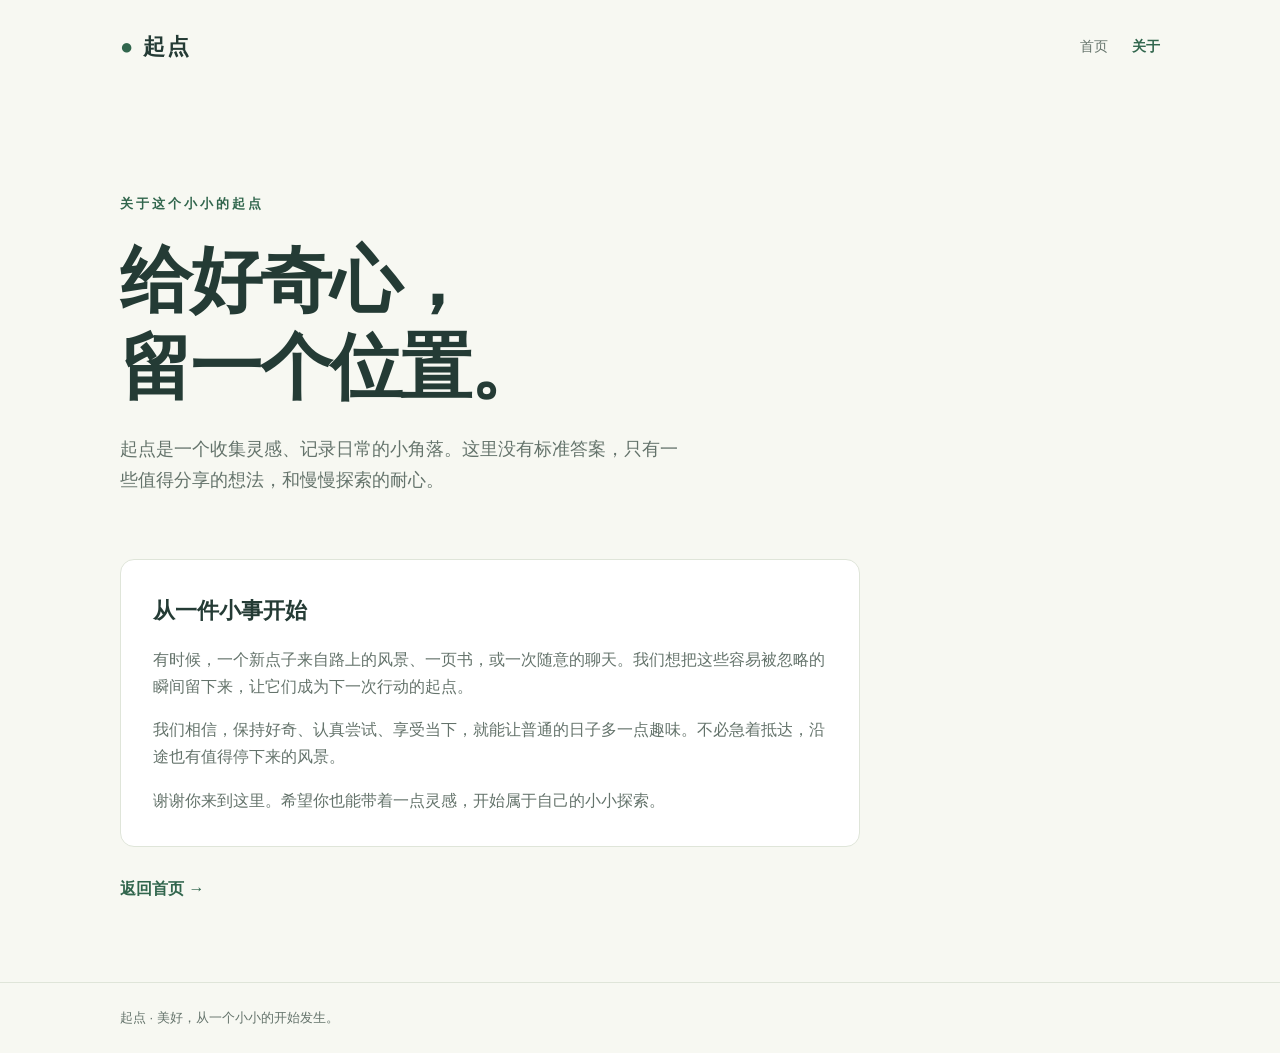
==== about.html @ dd4dd3ff "feat(about): 添加关于页面及首页导航入口" ====
<!DOCTYPE html>
<html lang="zh-CN">
  <head>
    <meta charset="UTF-8" />
    <meta name="viewport" content="width=device-width, initial-scale=1.0" />
    <meta name="description" content="关于起点：留一点空间给灵感，让小小的想法慢慢成为日常。" />
    <title>关于 · 起点</title>
    <style>
      :root { color-scheme: light; --ink: #243b35; --muted: #64736b; --green: #31664d; }
      * { box-sizing: border-box; }
      body { margin: 0; background: #f7f8f2; color: var(--ink); font-family: -apple-system, BlinkMacSystemFont, "Segoe UI", "PingFang SC", "Microsoft YaHei", sans-serif; line-height: 1.7; }
      .container { width: min(100% - 48px, 1040px); margin-inline: auto; }
      header { display: flex; align-items: center; justify-content: space-between; padding-block: 28px; }
      .brand { color: var(--ink); font-size: 22px; font-weight: 750; text-decoration: none; letter-spacing: 2px; }
      .brand span { color: var(--green); }
      nav { display: flex; align-items: center; gap: 24px; }
      nav a { color: var(--muted); text-decoration: none; font-size: 14px; }
      nav a[aria-current="page"] { color: var(--green); font-weight: 650; }
      a:focus-visible { outline: 3px solid var(--green); outline-offset: 5px; }
      .hero { padding: 100px 0 64px; max-width: 740px; }
      .eyebrow { margin: 0 0 22px; color: var(--green); font-size: 13px; font-weight: 650; letter-spacing: 3px; }
      h1 { margin: 0 0 24px; font-size: clamp(40px, 7vw, 72px); line-height: 1.2; letter-spacing: -2px; }
      .intro { max-width: 560px; margin: 0; color: var(--muted); font-size: 18px; }
      .story { max-width: 740px; padding-bottom: 80px; }
      .card { padding: 32px; border: 1px solid #dfe5d9; border-radius: 14px; background: #fff; }
      h2 { margin: 0 0 16px; font-size: 22px; }
      .card p { margin: 0 0 16px; color: var(--muted); }
      .card p:last-child { margin-bottom: 0; }
      .back { display: inline-block; margin-top: 28px; color: var(--green); text-decoration: none; font-weight: 600; }
      .back:hover { text-decoration: underline; }
      footer { padding: 24px 0; border-top: 1px solid #dfe5d9; color: var(--muted); font-size: 13px; }
      @media (max-width: 640px) {
        .container { width: calc(100% - 40px); }
        .hero { padding: 64px 0 40px; }
        h1 { letter-spacing: -1px; }
        .card { padding: 24px; }
        .story { padding-bottom: 48px; }
      }
    </style>
  </head>
  <body>
    <header class="container">
      <a class="brand" href="./index.html" aria-label="起点首页"><span>●</span> 起点</a>
      <nav aria-label="主导航"><a href="./index.html">首页</a><a href="./about.html" aria-current="page">关于</a></nav>
    </header>
    <main class="container">
      <section class="hero" aria-labelledby="about-title">
        <p class="eyebrow">关于这个小小的起点</p>
        <h1 id="about-title">给好奇心，<br />留一个位置。</h1>
        <p class="intro">起点是一个收集灵感、记录日常的小角落。这里没有标准答案，只有一些值得分享的想法，和慢慢探索的耐心。</p>
      </section>
      <section class="story" aria-labelledby="story-title">
        <div class="card">
          <h2 id="story-title">从一件小事开始</h2>
          <p>有时候，一个新点子来自路上的风景、一页书，或一次随意的聊天。我们想把这些容易被忽略的瞬间留下来，让它们成为下一次行动的起点。</p>
          <p>我们相信，保持好奇、认真尝试、享受当下，就能让普通的日子多一点趣味。不必急着抵达，沿途也有值得停下来的风景。</p>
          <p>谢谢你来到这里。希望你也能带着一点灵感，开始属于自己的小小探索。</p>
        </div>
        <a class="back" href="./index.html">返回首页 <span aria-hidden="true">→</span></a>
      </section>
    </main>
    <footer><div class="container">起点 · 美好，从一个小小的开始发生。</div></footer>
  </body>
</html>
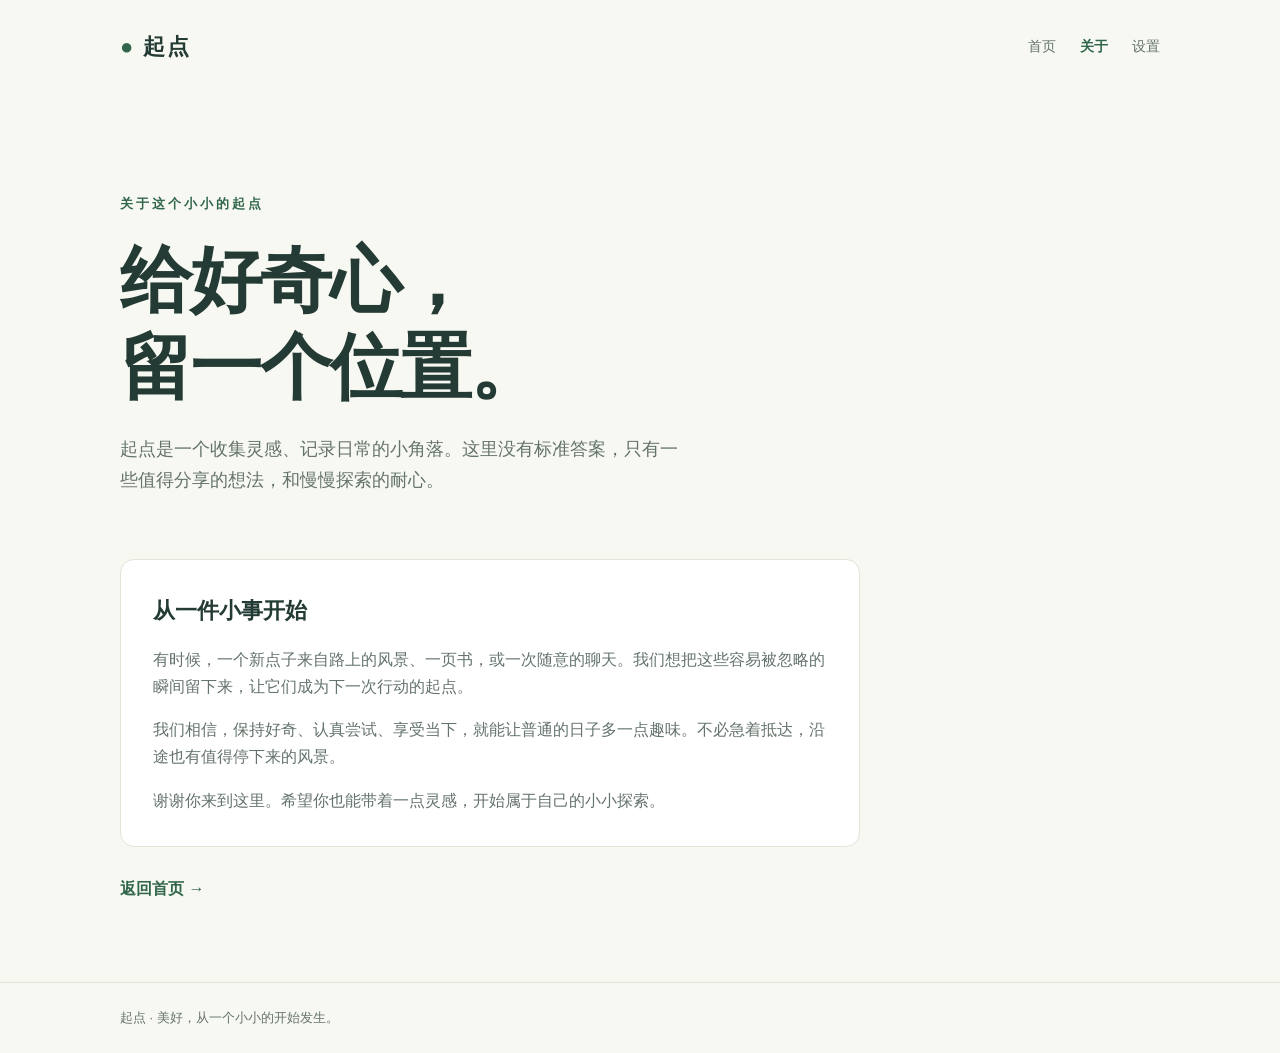
==== commit a66814a5: "feat(settings): 添加设置页面并支持主题与字号偏好保存 新增设置导航入口，支持浅色、深色、跟随系统及标准和大号字号。 将偏好保存在当前浏览器并应用于全站，提供恢复默认和存储异常提示。" ====
--- a/about.html
+++ b/about.html
@@ -37,11 +37,13 @@
         .story { padding-bottom: 48px; }
       }
     </style>
+    <link rel="stylesheet" href="./preferences.css" />
+    <script src="./preferences.js"></script>
   </head>
   <body>
     <header class="container">
       <a class="brand" href="./index.html" aria-label="起点首页"><span>●</span> 起点</a>
-      <nav aria-label="主导航"><a href="./index.html">首页</a><a href="./about.html" aria-current="page">关于</a></nav>
+      <nav aria-label="主导航"><a href="./index.html">首页</a><a href="./about.html" aria-current="page">关于</a><a href="./settings.html">设置</a></nav>
     </header>
     <main class="container">
       <section class="hero" aria-labelledby="about-title">
--- a/preferences.css
+++ b/preferences.css
@@ -0,0 +1,49 @@
+:root {
+  --page: #f7f8f2;
+  --surface: #fff;
+  --border: #dfe5d9;
+  --button: #31664d;
+  --button-hover: #254f3b;
+}
+
+@media (prefers-color-scheme: dark) {
+  :root:not([data-theme="light"]) {
+    color-scheme: dark;
+    --ink: #e0ebe4;
+    --muted: #a6b8ac;
+    --green: #9bd0af;
+    --page: #17231d;
+    --surface: #213128;
+    --border: #3c5143;
+    --button: #31664d;
+    --button-hover: #3b795c;
+  }
+}
+
+:root[data-theme="dark"] {
+  color-scheme: dark;
+  --ink: #e0ebe4;
+  --muted: #a6b8ac;
+  --green: #9bd0af;
+  --page: #17231d;
+  --surface: #213128;
+  --border: #3c5143;
+  --button: #31664d;
+  --button-hover: #3b795c;
+}
+
+body { background: var(--page); }
+.card { background: var(--surface); border-color: var(--border); }
+footer { border-color: var(--border); }
+.button { background: var(--button); color: #fff; }
+.button:hover { background: var(--button-hover); }
+nav a[aria-current="page"] { color: var(--green); font-weight: 650; }
+:root[data-font-size="large"] body { font-size: 18px; }
+:root[data-font-size="large"] nav a,
+:root[data-font-size="large"] .card p { font-size: 18px; }
+:root[data-font-size="large"] .intro { font-size: 20px; }
+:root[data-font-size="large"] footer { font-size: 16px; }
+@media (max-width: 640px) {
+  header { flex-wrap: wrap; gap: 16px; }
+  nav { flex-wrap: wrap; gap: 16px; }
+}
